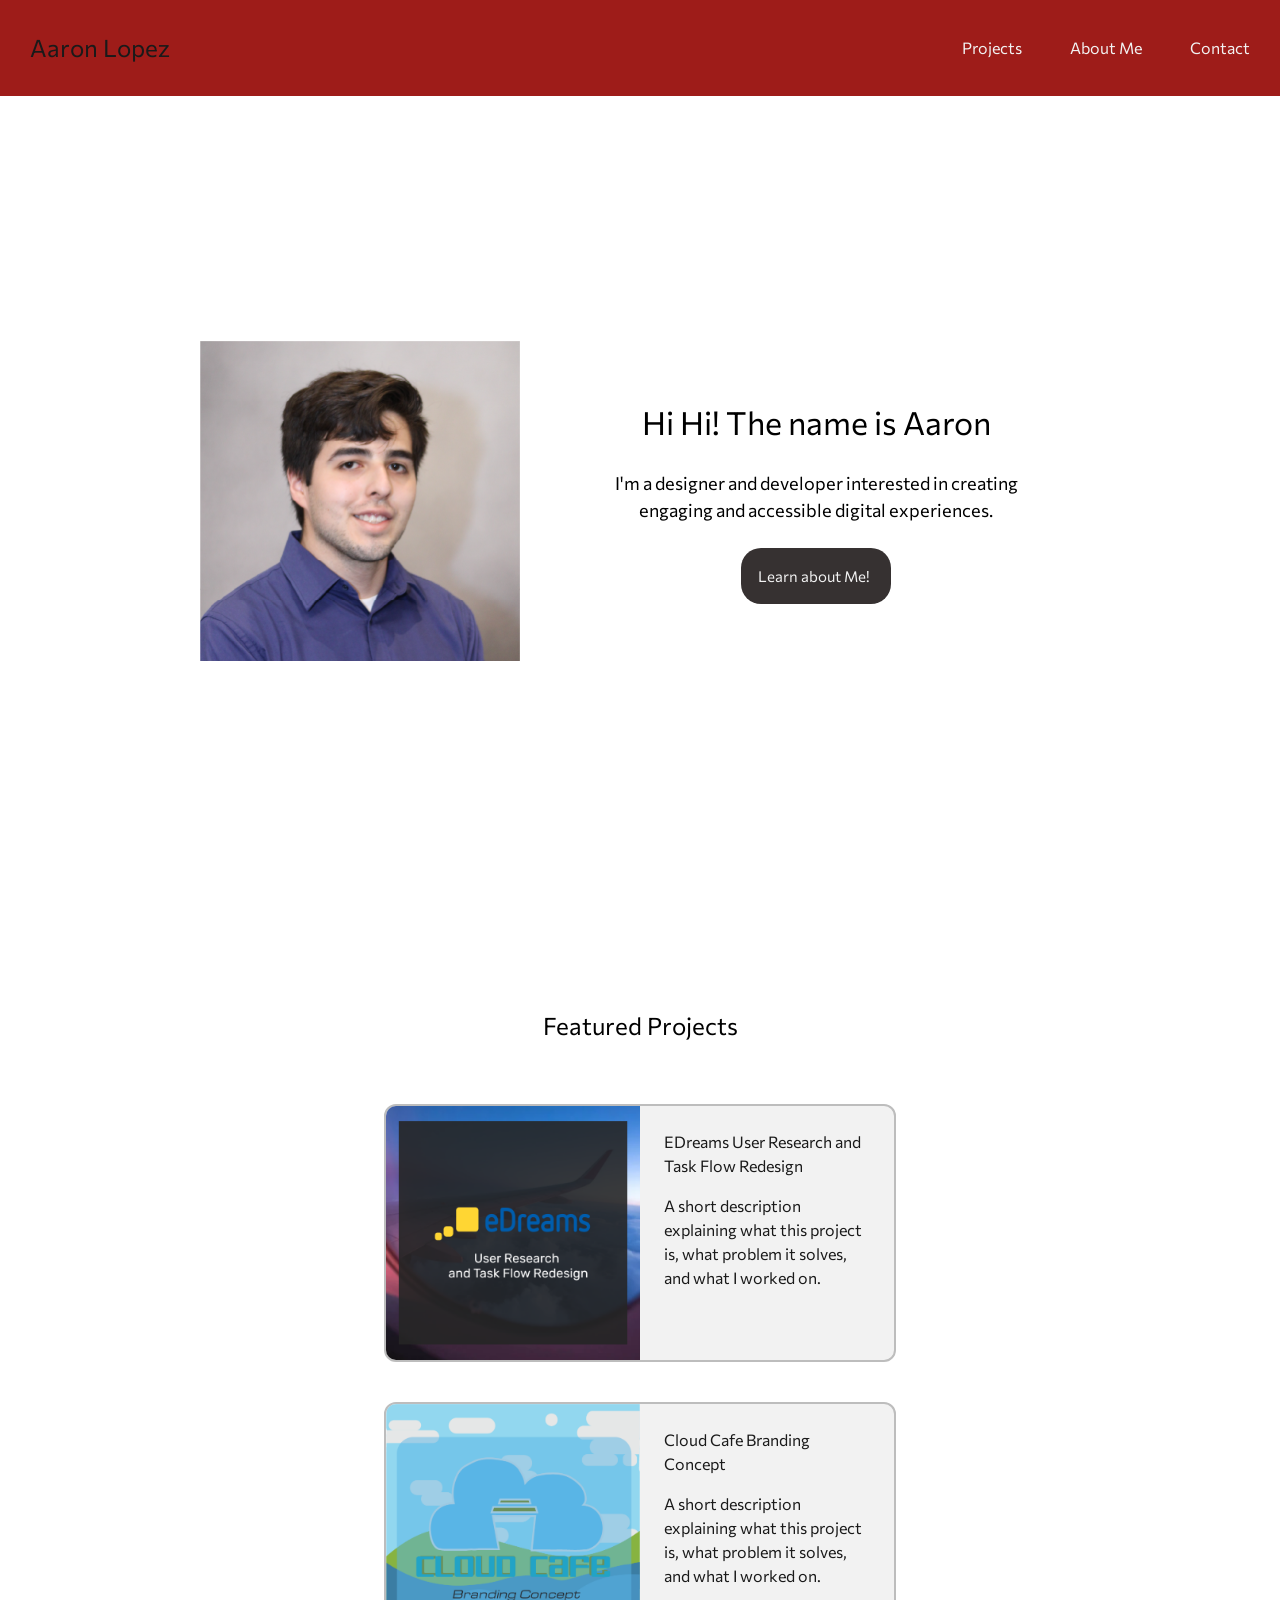
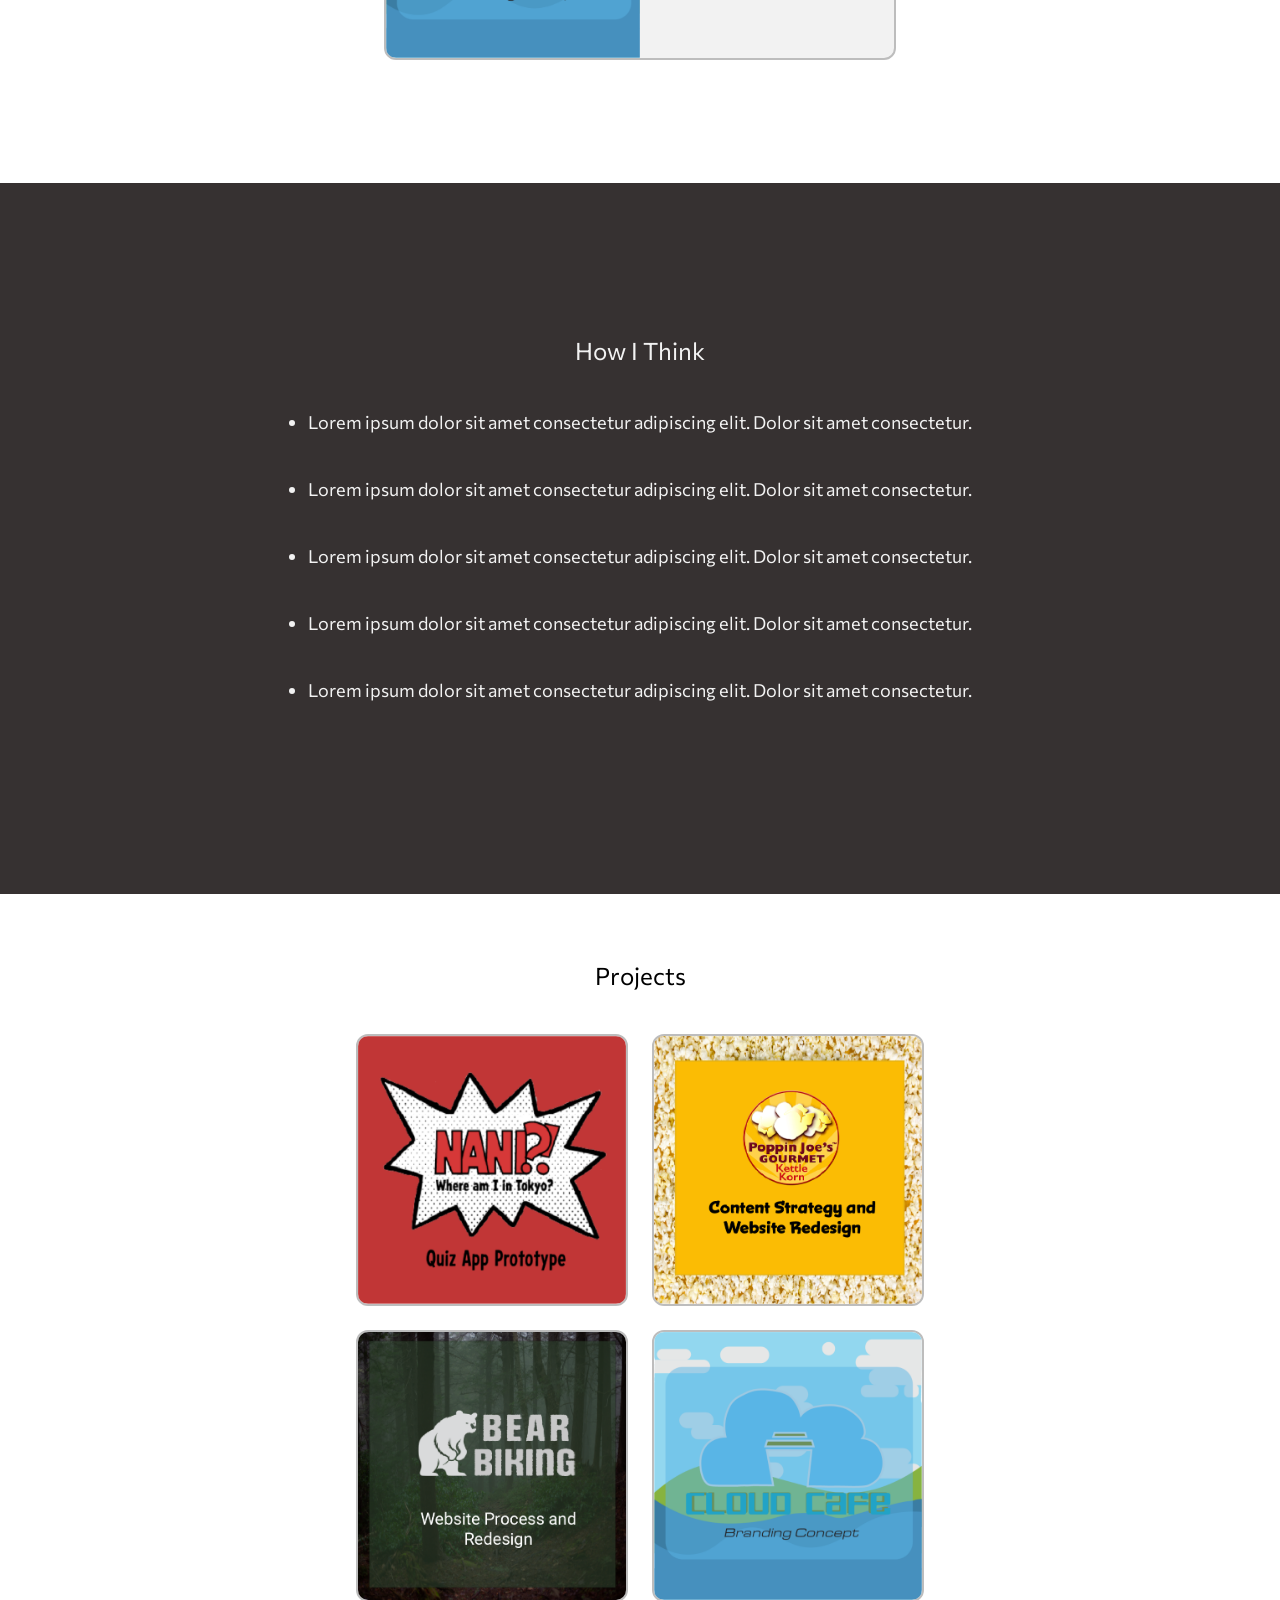
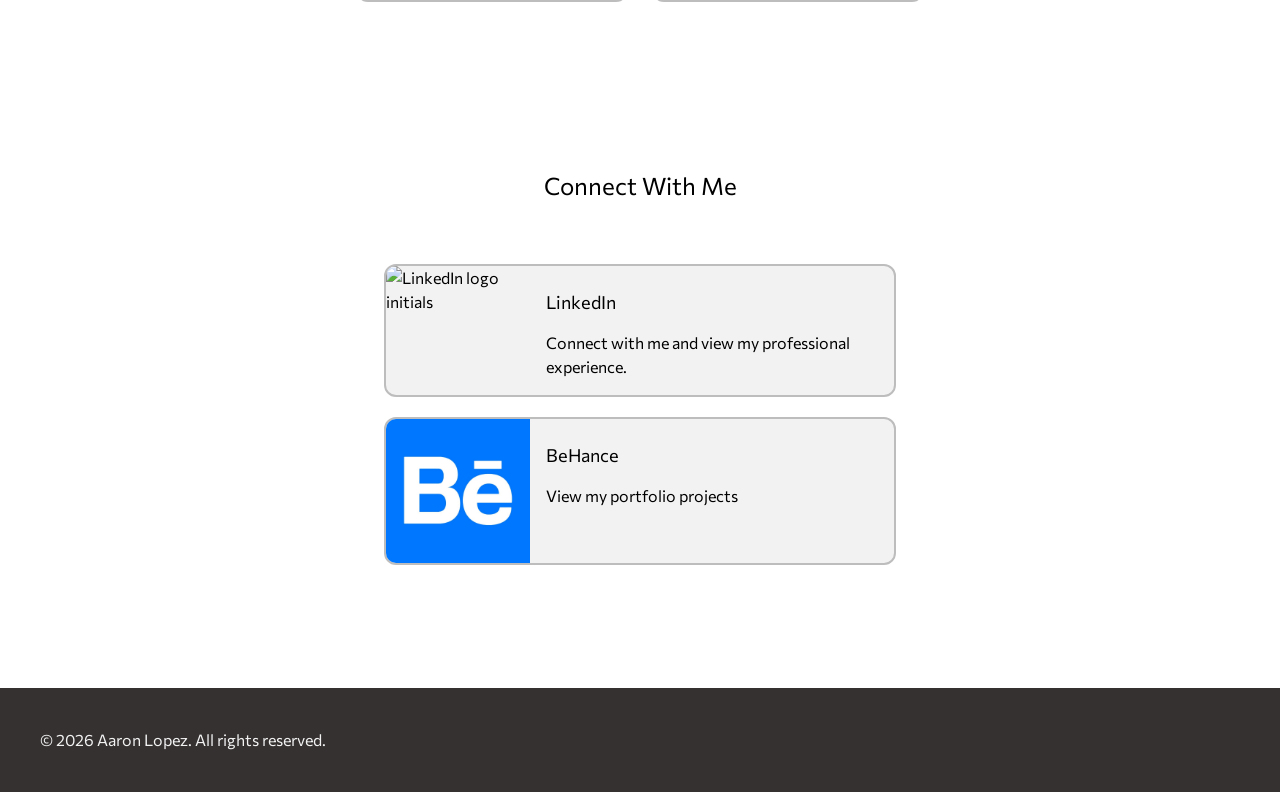
==== index.html @ c0a4d711 "Added files" ====
<!DOCTYPE html>
<html lang="en">

<head>
    <meta charset="UTF-8">
    <meta name="viewport" content="width=device-width, initial-scale=1.0">
    <meta name="description" content="Personal portfolio featuring my projects, skills, and work.">
    <title>My Portfolio</title>

    <link rel="stylesheet" href="styles.css">
</head>

<body>

    <!-- HEADER / NAVIGATION -->
    <header class="site-header">

    <a href="index.html" class="site-name">
        Aaron Lopez
    </a>

    <nav>
        <ul class="nav-list">
            <li><a href="projects.html">Projects</a></li>
            <li><a href="about.html">About Me</a></li>
            <li><a href="contact.html">Contact</a></li>
        </ul>
    </nav>

</header>

    <!--alt text used in images -->
    <main>

        <!-- HERO -->
        <section class="hero">
        <!-- Responsive Image -->
    <div class="hero-content">

        <img
            src="images/Aaron-Headshot-640.png"
            alt="Portrait of Aaron Lopez"
              srcset="
                images/Aaron-Headshot-320.png 320w,
                images/Aaron-Headshot-640.png 640w
            "
            sizes="320px"
            width="640"
            height="640"
            class="hero-image"
        >

        <div class="hero-text">

            <h1>Hi Hi! The name is Aaron</h1>

            <p>
                I'm a designer and developer interested in creating
                engaging and accessible digital experiences.
            </p>

            <a href="projects.html" class="button">
                Learn about Me!
            </a>

        </div>

    </div>

</section>


        <!-- FEATURED PROJECT -->
        
        
        <section class="featured">

           <h2> Featured Projects</h2>

                <a href="project-one.html" class="featured-card" tabindex="0">

                <img
                    src="images/Edreams-Website-Thumbnail-640.png"
                    srcset= "images/Edreams-Website-Thumbnail-320.png 320w,
                            images/Edreams-Website-Thumbnail-640.png 640w"
                    sizes="272px"
                    width="640"
                    height="640"
                    alt="Preview of my featured project"
                >

                <div class="featured-card-content">
                <h3>EDreams User Research and Task Flow Redesign </h3>

                <p>
                    A short description explaining what this project is,
                    what problem it solves, and what I worked on.
                </p>

            
                </div>
                </a>
           



                <a href="project-one.html" class="featured-card" tabindex="0">

                <img
                    src="images/Cloud-Cafe-Website-Thumbnail-640.png"
                    srcset= "images/Cloud-Cafe-Website-Thumbnail-320.png 320w,
                            images/Cloud-Cafe-Website-Thumbnail-640.png 640w"
                    sizes="272px"
                    width="640"
                    height="640"
                    alt="Preview of my featured project"
                    
                >

                <div class="featured-card-content">
                <h3>Cloud Cafe Branding Concept </h3>

                <p>
                    A short description explaining what this project is,
                    what problem it solves, and what I worked on.
                </p>

            
                </div>
                </a>
           

        </section>


        <!-- SKILLS -->
        <section class="skills">

            <h2>How I Think</h2>

            <ul>
                <li>Lorem ipsum dolor sit amet consectetur adipiscing elit. Dolor sit amet consectetur.</li>
                <li>Lorem ipsum dolor sit amet consectetur adipiscing elit. Dolor sit amet consectetur.</li>
                <li>Lorem ipsum dolor sit amet consectetur adipiscing elit. Dolor sit amet consectetur.</li>
                <li>Lorem ipsum dolor sit amet consectetur adipiscing elit. Dolor sit amet consectetur.</li>
                <li>Lorem ipsum dolor sit amet consectetur adipiscing elit. Dolor sit amet consectetur.</li>
            </ul>

             <!--  <li>HTML</li>
                <li>CSS</li>
                <li>UX Design</li>
                <li>Game Design</li>
                <li>Prototyping</li> -->

        </section>

         <!-- PROJECT COLLECTION -->
        <section class="project">

            <h2>Projects</h2>

            <div class="project-grid">

                <!-- PROJECT CARD 1 -->
                <article class="project-card" tabindex="0">

                     <a href="project-one.html" class="project-card-link" >
                     <img 
                        src="images/NANI-Portfolio-Website-Thumbnail-640.png"
                        alt="NANI!? Where Am I in Tokyo? quiz app prototype thumbnail."

                        srcset="
                            images/NANI-Portfolio-Website-Thumbnail-320.png 320w,
                            images/NANI-Portfolio-Website-Thumbnail-640.png 640w"

                        sizes="
                              sizes=272px"
                                
                              width="640"
                              height="640"
                    >
                
                <div class="project-card-text">
                    <h3>NANI?!? Quiz App Prototype</h3>
                    <p>View Project</p>
                </div>

        </a>
    </article>
        
        <article class="project-card" tabindex="0">
        
            <a href="project-two.html" class="project-card-link">
                <img 
                        src="images/Poppin-Joes-Website-Thumbnail-640.png"
                        alt="Poppin Joe's website content strategy and redesign project thumbnail."

                        srcset="
                            images/Poppin-Joes-Website-Thumbnail-320.png 320w,
                            images/Poppin-Joes-Website-Thumbnail-640.png 640w"

                        sizes="
                              sizes=272px"
                                
                              width="640"
                              height="640"
                    >

                <div class="project-card-text">
                    <h3>Poppin Joe's Content Strategy and Redesign</h3>
                    <p>View Project</p>
                </div>
            </a>
        </article>

     <article class="project-card" tabindex="0">
        <a href="project-three.html" class="project-card-link">
            <img 
                        src="images/BEAR-Biking-Website-Thumbnail-640.png"
                        alt="BEAR Biking website process and redesign project thumbnail."

                        srcset="
                            images/BEAR-Biking-Website-Thumbnail-320.png 320w,
                            images/BEAR-Biking-Website-Thumbnail-640.png 640w"

                        sizes="
                              sizes=272px"
                                
                              width="640"
                              height="640"
                    >
             
            <div class="project-card-text">
                <h3>BEAR Biking Website Process and Redesign</h3>
                <p>View Project</p>
            </div>
        </a>
    </article>

    <article class="project-card" tabindex="0">
        <a href="project-four.html" class="project-card-link">
            <img 
                        src="images/Cloud-Cafe-Website-Thumbnail-640.png"
                        alt="Cloud Cafe branding concept project thumbnail."

                        srcset="
                            images/Cloud-Cafe-Website-Thumbnail-320.png 320w,
                            images/Cloud-Cafe-Website-Thumbnail-640.png 640w"

                        sizes="
                              sizes=272px"
                                
                              width="640"
                              height="640"
                    >
            
            <div class="project-card-text">
                <h3>Cloud Cafe Branding Concept</h3>
                <p>View Project</p>
            </div>
        </a>
      </article>
      
    </div>

</section>



        <!-- SOCIAL MEDIA -->
       
        
        <section class="social">

             <h2>Connect With Me</h2>

            <div class="card-grid">
                 
                 <a href="https://www.linkedin.com/" class="social-card-link" tabindex="0" target="_blank" rel="noopener noreferrer">
                
                     <article class="social-card" tabindex="0">
                        

                    <img
                        src="images/Screenshot 2026-10-12 223156.png"
                        alt="LinkedIn logo initials"
                    >
                    
                    <div class="social-card-content">

                    <h3>LinkedIn</h3>

                    <p>
                        Connect with me and view my professional experience.
                    </p>

                  
                    </div>
                </article>
                </a>


      <a href="https://www.behance.net/" class="social-card-link" target="_blank" rel="noopener noreferrer">
                
              <article class="social-card" tabindex="0">

                    <img
                        src="images/Behance-Logo-2020-394.jpg"
                        alt="Behance logo initials"
                    >

                <div class="social-card-content">
                    
                    <h3>BeHance</h3>

                    <p>
                        View my portfolio projects
                    </p>

                   
                 </div>

                </article>
                </a>
            </div>

        </section>

    </main>


    <!-- FOOTER -->
    <footer>

        <p>
            &copy; 2026 Aaron Lopez. All rights reserved.
        </p>

    </footer>

</body>

</html>
---- styles.css ----
@import url('https://fonts.googleapis.com/css2?family=Commissioner:wght@100..900&display=swap');


@layer reset, base, layout, components, utilities, overrides;

/* RESET */

@layer reset    {

/* http://meyerweb.com/eric/tools/css/reset/ 
   v2.0 | 20110126
   License: none (public domain)
*/

html, body, div, span, applet, object, iframe,
h1, h2, h3, h4, h5, h6, p, blockquote, pre,
a, abbr, acronym, address, big, cite, code,
del, dfn, em, img, ins, kbd, q, s, samp,
small, strike, strong, sub, sup, tt, var,
b, u, i, center,
dl, dt, dd, ol, ul, li,
fieldset, form, label, legend,
table, caption, tbody, tfoot, thead, tr, th, td,
article, aside, canvas, details, embed, 
figure, figcaption, footer, header, hgroup, 
menu, nav, output, ruby, section, summary,
time, mark, audio, video {
	margin: 0;
	padding: 0;
	border: 0;
	font-size: 100%;
	font: inherit;
	vertical-align: baseline;
}
/* HTML5 display-role reset for older browsers */
article, aside, details, figcaption, figure, 
footer, header, hgroup, menu, nav, section {
	display: block;
}
body {
	line-height: 1;
}
ol, ul {
	list-style: none;
}
blockquote, q {
	quotes: none;
}
blockquote:before, blockquote:after,
q:before, q:after {
	content: '';
	content: none;
}
table {
	border-collapse: collapse;
	border-spacing: 0;
}

}

@layer base  {

    :root {
    
        /* Colors */
            --color-primary: #9E1C19;
            --color-secondary: #363131;
            --color-background: #E6E6E6;
            --color-font: #1A1A1A;
            --color-card: #F2F2F2;
            --color-accent: #BDBDBD;
            --color-active: #858383;


        /* Typography */
        /*Typography System and Fallback here */

            --font-body: "Commissioner", Arial, sans-serif  ;
            --font-size-base: 16px;
            --font-size-large: 24px;
            --font-size-heading: 2rem;

        /* Spacing */

            --space-xs: 0.5rem;
            --space-sm: 1rem;
            --space-md: 1.5rem;
            --space-lg: 2rem;
            --space-lg2: 3rem;
            --space-xl: 4rem;

        /* Shape */
            --radius-small: 0.25rem;
            --radius-medium: 0.75rem;
            --radius-large: 1rem;

        /* Focus */
            --focus-color: #005fcc;
            --focus-width: 3px;
            --focus-offset: 3px;

            --content-max: 70rem;
            
    }

        * {
            box-sizing: border-box;
        }


        body {
            font-family: var(--font-body);
            font-size: var(--font-size-base);
            line-height: 1.5;
        }


        h2 {
            font-size: 24px;
            text-align: center;
            margin-bottom: 40px;

        }


        a {
            
            text-decoration: none;
        }

        header {           
            background: var(--color-primary);
            padding-bottom: 20px;
            padding: 30px;
            color: white;
            
        }

        nav {
            
        }

        nav ul {
          
        }

        

        section {


        }

        img {


        }

        footer {
            background-color: var(--color-secondary);
            color: var(--color-card);
            padding: 40px;

        }

}

@layer layout {


        main {
        inline-size: 100%;
        }

        .hero,
        .featured,
        .project,
        .social {
            inline-size: min(100% - 2rem, var(--content-max));
            margin-inline: auto;
            padding-block: clamp(3rem, 8vw, 8rem);
            padding-inline: var(--space-sm);
        }

        .hero {
            inline-size: min(100% - 2rem, 70rem);
            margin-inline: auto;

            min-block-size: 90vh;

            display: flex;
            justify-content: center;
            align-items: center;

            padding-block: var(--space-xl);
            padding-inline: var(--space-sm);
        }

        .hero-content {
            display: grid;
            grid-template-columns: 1fr;

            align-items: center;
            gap: var(--space-lg);

            inline-size: 100%;
            max-inline-size: 60rem;
        }  
        

        /* Example of CSS Layout Stability */
        .hero-image {
            inline-size: min(20rem, 100%);
            block-size: auto;
            aspect-ratio: 1 / 1;
            object-fit: cover;
            justify-self: center;
        }

        .hero-text h1 {
            font-size: clamp(2rem, 4vw, 1rem);
            margin-block-end: var(--space-md);
            text-align: center;
        }

         .hero p {
            font-size: 1.125rem;
            line-height: 1.5;
            padding-block-end: var(--space-md);
            text-align: center;
        }
        


        .site-header {
             display: flex;
            flex-direction: column;
            align-items: flex-start;
            gap: var(--space-sm);
         

        }

        .featured, .social {
            display: flex;
            flex-direction: column;
            align-items: center;
        }

        .featured {
            container-type: inline-size;
        }

        /* .featured h2 {
            font-size: 24px;
            text-align: center;
            margin-bottom: 40px;
        } */

        .skills {
                padding: 150px;
                display: flex;
                flex-direction: column;
                align-items: center;
                background-color: var(--color-secondary);
                color: var(--color-card);
    


        }

        .skills li {
                font-size: 18px;
                margin-bottom: 40px;
                list-style-type: disc;
        }

        .project {
                 max-width: 900px;
                margin: 0 auto;
                padding: var(--space-xl);
            }

        .project-grid {
            display: grid;
            grid-template-columns: repeat(auto-fit, minmax(17rem, 17rem));
            gap: var(--space-md);
            justify-content: center;
        }

        


    }


    @layer components {

        /* Nav Selection */

        .nav-list {
             display: flex;
             flex-wrap: wrap;
             gap: var(--space-sm);
        }



        .nav-list a {
            color: var(--color-card);
            text-decoration: none;


        }
        

        .site-name {
            color: var(--color-font);
            text-decoration: none;
            font-size: var(--font-size-large);
        }

        .nav-list li a:hover {
            background-color: white;
            padding: 10px;
            color: var(--color-font);



        }
    

    
        /* Button */
    
    
        .button {
            display: block;
            margin: 0 auto; 
            background-color: var(--color-secondary);
            border: 2px solid transparent;
            color: var(--color-card);
            padding: 15px;
            border-radius: 20px;
            font-size: 15px;
            width: 150px;
        }



        .button:hover {
            border: solid var(--color-secondary) 2px;
            background-color: var(--color-accent);
            color: var(--color-font);
            width: 150px;
        }


        .button:active {
            background-color: var(--color-active);
            color: var(--color-card);
        }


    /* Card */


        .featured-card, .social-card {
            border: solid var(--color-accent) 2px;
            border-radius: 7px;
            margin: 20px;
        }

        
        .featured-card:hover,
        .social-card:hover {
             transform: translateY(-15px);
             transition: all 0.3s ease;
             box-shadow: 0px 15px 20px rgba(0, 0, 0, 0.15);
        }

         .featured-card:active,
        .social-card:active {
            opacity: 70%;
        }



        .project-card:hover {
            transform: translateY(-7px);
            transition: all 0.3s ease;
            box-shadow: 0px 15px 20px rgba(0, 0, 0, 0.15);
    
             
            
        }

        .project-card:hover .project-card-text {
         opacity: 1;
        }


        .project-card:active {
             opacity: 70%;
        }


    /* Featured Card */

       .featured-card {
            
            display: grid;
            grid-template-columns: 1fr;
            inline-size: 100%;
            max-inline-size: 17rem;
            background: var(--color-card);
            color: var(--color-font);
            border: 2px solid var(--color-accent);
            border-radius: var(--radius-medium);
            overflow: hidden;
        }

        .featured-card img {
            inline-size: 100%;
            aspect-ratio: 1;

            height: auto;
            object-fit: cover;
        }

        .featured-card-content {
            padding: var(--space-md);
            min-block-size: 13rem;
        }

        .featured-card h3 {
            margin-block-end: var(--space-sm);
        }

        .featured-card p {
            line-height: 1.5;
        }
        

        .featured-card-content a {
            display: inline-block;
            margin-left: 75px;
            margin-top: 40px;
            grid-column: 2;
            grid-row: 3;
        }

        @container (min-width: 32rem) {

        .featured-card {
            max-inline-size: 32rem;
            grid-template-columns: 1fr 1fr;
            min-block-size: 15rem;
    }

        .featured-card img {
            inline-size: 100%;
            block-size: 100%;
            object-fit: cover;
    }

        .featured-card-content {
            padding: var(--space-md);
    }
}


    /* Project Card */
            .project-card img {
            display: block;
            width: 100%;
            height: 100%;
            object-fit: cover;
        }



            /* Figure out how to fix border */
        .project-card {
             position: relative;
             display: block;
             inline-size: 100%;
             aspect-ratio: 1;
             border-radius: var(--radius-medium);
             overflow: hidden;
             border: solid var(--color-accent) 2px;
        }

        .project-card-text {
            position: absolute;
            inset: 0;
            display: flex;
            flex-direction: column;
            justify-content: center;
            align-items: center;
            transition: all 0.3s ease;
            background: rgba(0, 0, 0, 0.6);
            color: white;

            opacity: 0;
     }


        .project-card-text p {
            padding-block-start: 40px;
            font-size: 14px;

        }

       

    /* Social Media Card */

        .social-card {
            display: grid;
            grid-template-columns: fit-content(9rem) minmax(0, 1fr);
            width: 100%;
            inline-size: 100%;
            max-inline-size: 32rem;
            min-block-size: 5rem;
            background: var(--color-card);
            border-radius: var(--radius-medium);
            overflow: hidden;
          
        }

        .social-card img {
              width: 100%;
              height: 100%;
              object-fit: cover;
             

        }

        .social-card-content {
             padding: var(--space-sm);

        }

        .social-card h3 {
            font-size: 18px;
            padding-top: 7px;
        }

        .social-card p {
            margin-top: 15px; 
        }

        .social-card a {
            display: inline-block;
        }

        .social-card-link {
            color: inherit;
            text-decoration: none;
        }



    }

@layer utilities {
   
    .text-center {
        text-align: center;
    }

  
    .margin-top-lg {
        margin-top: var(--space-lg);
    }

    .max-width-text {
        max-width: 65ch;
    }

}



@layer overrides {
    :focus-visible {
            outline: solid rgb(2, 157, 230) 2px;
            outline-offset: 4px;
    }
    

    .nav-list a[aria-current="page"] {
        font-weight: bold;
        border-bottom: 3px solid var(--color-card);
    }

}

/* Print Styles */

    @media print {

    body {
        background: white;
        color: black;
        font-size: 11pt;
        line-height: 1.4;
    }


    .site-header,
    .button {
        display: none;
    }


    /* Remove huge screen spacing */
    .hero,
    .featured,
    .skills,
    .project,
    .social {
        padding: 20px 0;
        margin: 0;
        height: auto;
    }


    /* Keep headings close to their content */
    h1,
    h2,
    h3 {
        break-after: avoid;
    }

    h2 {
        margin-bottom: 20px;
    }


    /* Don't split cards between two pages */
    .featured-card,
    .project-card,
    .social-card {
        break-inside: avoid;
    }


    /* Remove interactive screen effects */
    .featured-card,
    .project-card,
    .social-card {
        box-shadow: none;
        transform: none;
    }


    /* Make images safe for the printed page */
    img {
        max-width: 100%;
    }


    /* Keep the project cards in a clean grid */
    .project-grid {
        grid-template-columns: repeat(2, 200px);
        gap: 20px;
    }


    /* Hover doesn't exist on paper,
       so make project information visible */
    .project-card-text {
        opacity: 1;
    }

    .skills {
        background: white;
        color: black;
    }


    /* Make cards easier to see without backgrounds */
    .featured-card,
    .project-card,
    .social-card {
        border: 1px solid #777;
    }


    /* Remove unnecessary footer styling */
    footer {
        background: white;
        color: black;
        padding: 20px 0;
        border-top: 1px solid #777;
    }
}


/* Media Queries */

 @media (min-width: 45rem) {

        .site-header {
            flex-direction: row;
            justify-content: space-between;
            align-items: center;
        }

        .nav-list {
            gap: var(--space-lg2);
        }

    }

    @media (prefers-reduced-motion: reduce) {

    .featured-card,
    .project-card,
    .social-card,
    .project-card-text {
        transition: none;
    }

    .featured-card:hover,
    .project-card:hover,
    .social-card:hover {
        transform: none;
        border-color: var(--color-primary);
    }

}

    @media (min-width: 40rem) {

    .hero-content {
        grid-template-columns:
            minmax(18rem, 25rem)
            minmax(18rem, 28rem);
    }

    

}

/* Support Queries */

@supports (container-type: inline-size) {

    .featured {
        container-type: inline-size;
    }

    @container (min-width: 32rem) {

        .featured-card {
            grid-template-columns: minmax(12rem, 1fr) 1fr;
        }

        .featured-card img {
            grid-column: 1;
            grid-row: 1;
        }

        .featured-card-content {
            grid-column: 2;
            grid-row: 1;
        }

    }

}
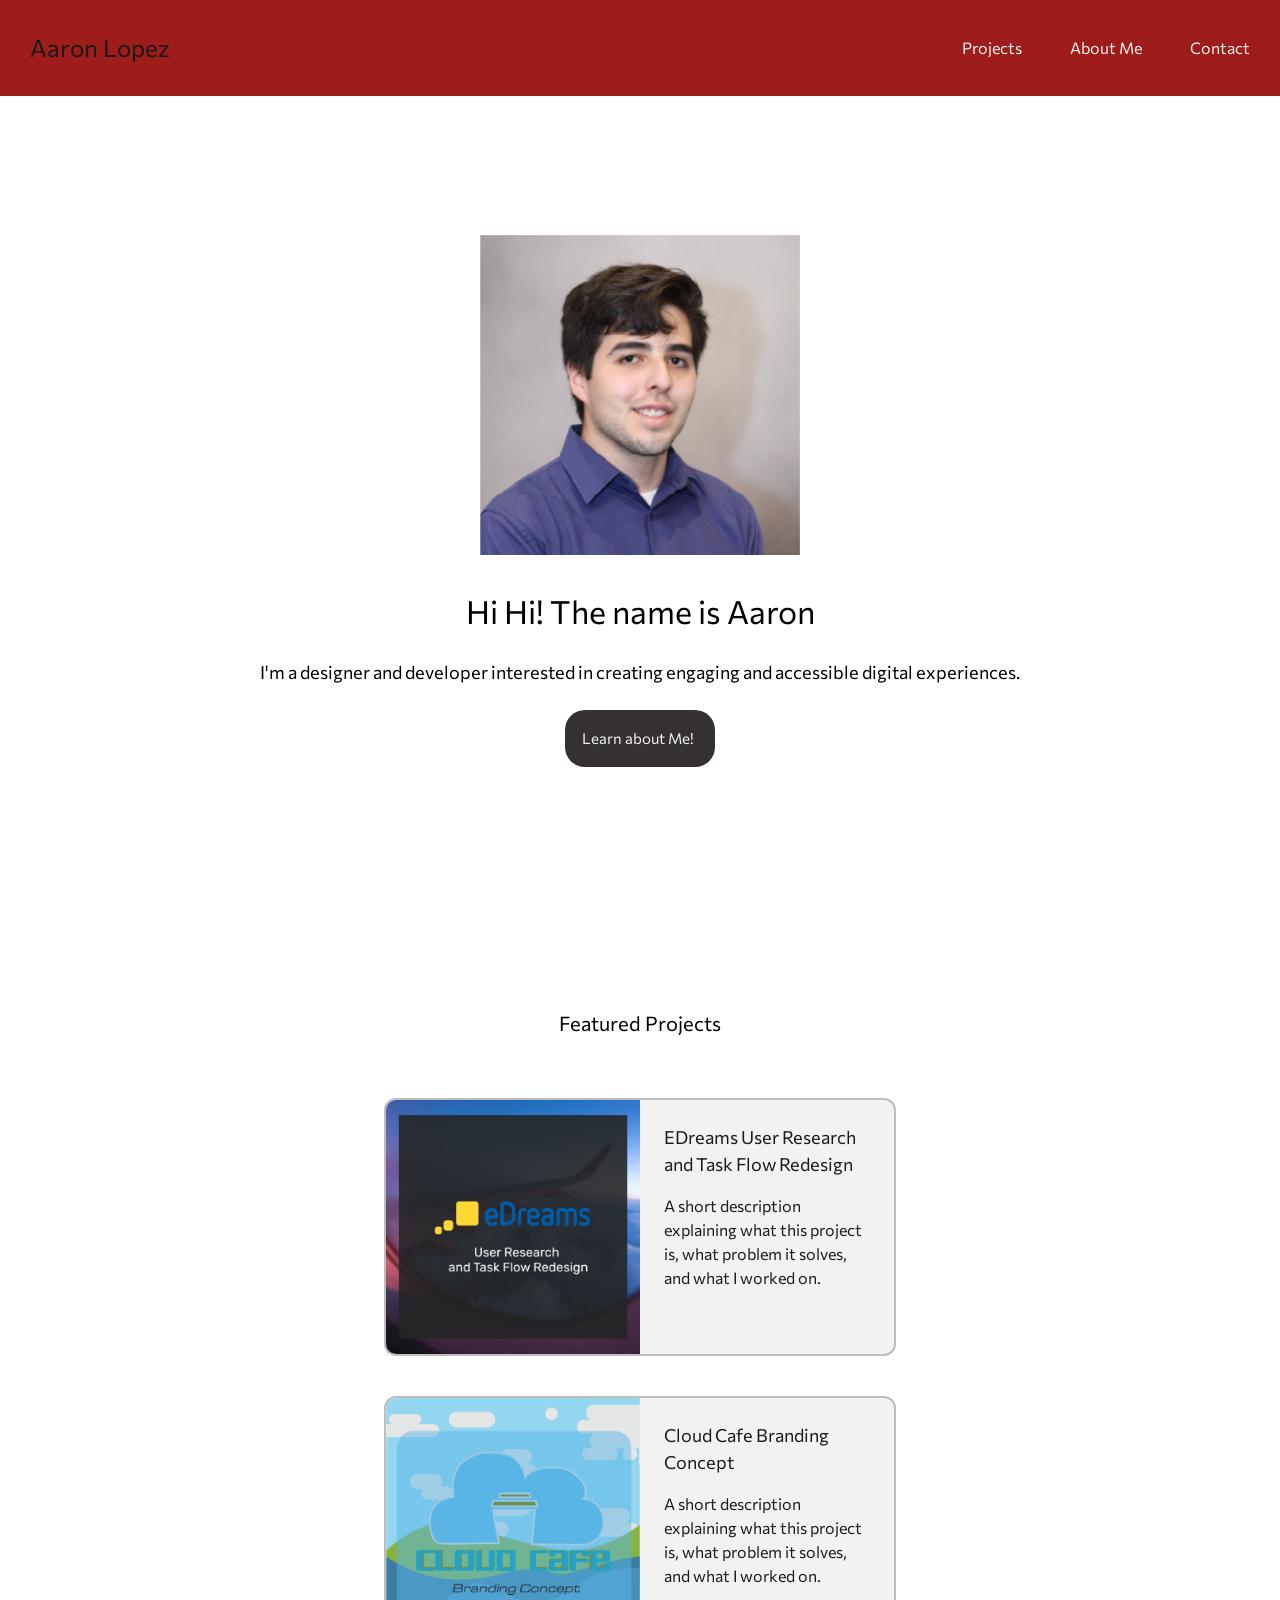
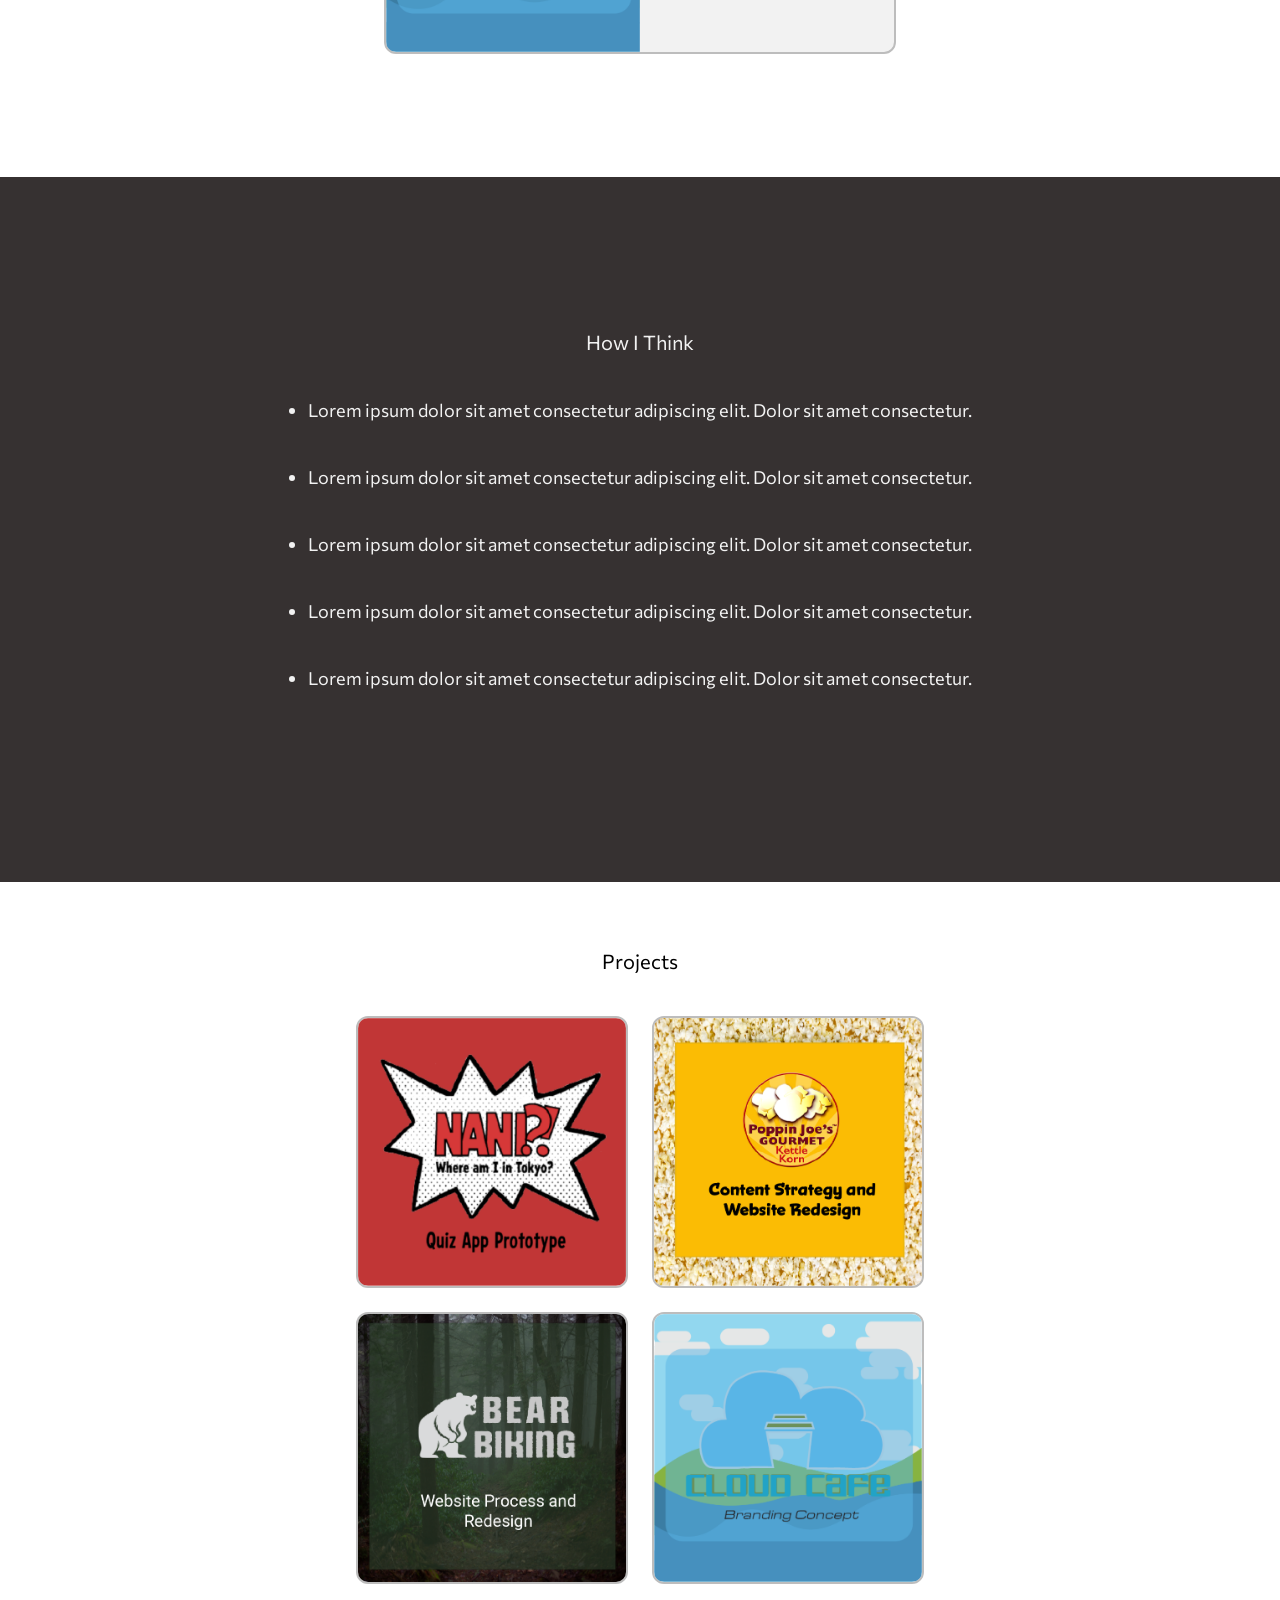
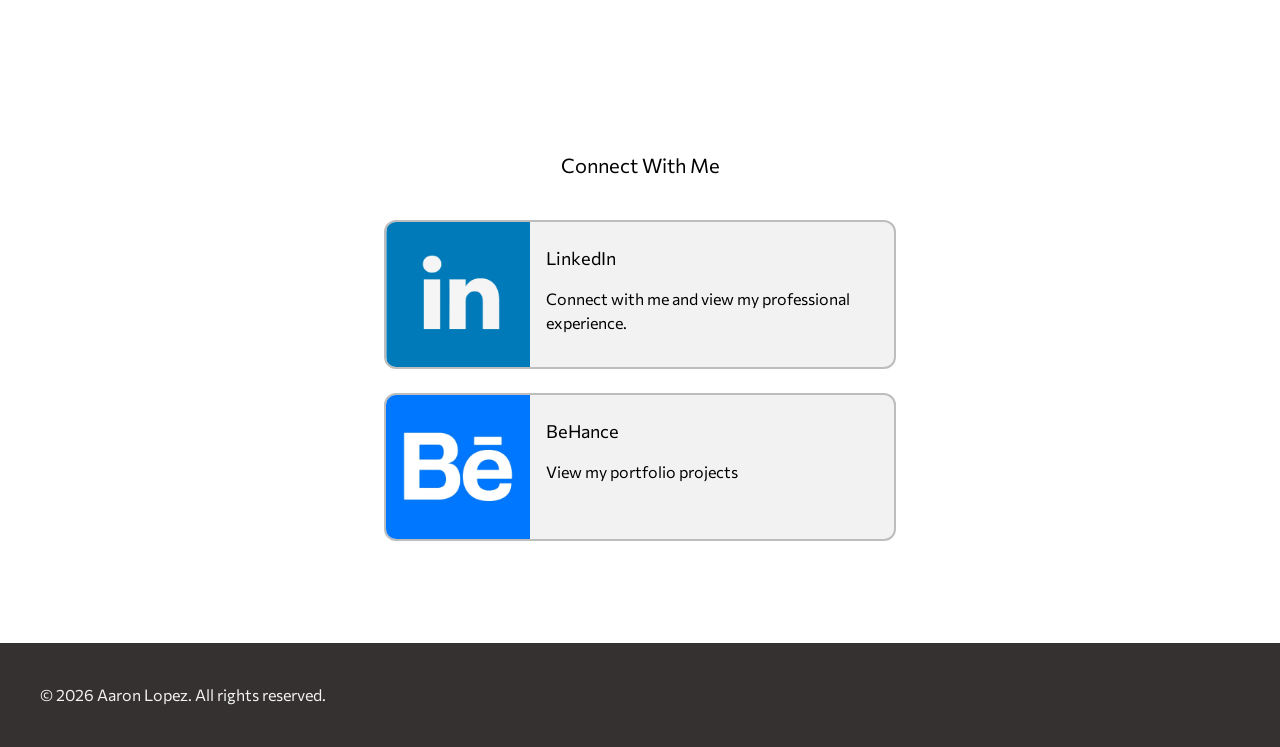
==== commit 03138671: "fixed focus boxes and started to make accessibility analysis" ====
--- a/index.html
+++ b/index.html
@@ -5,7 +5,7 @@
     <meta charset="UTF-8">
     <meta name="viewport" content="width=device-width, initial-scale=1.0">
     <meta name="description" content="Personal portfolio featuring my projects, skills, and work.">
-    <title>My Portfolio</title>
+    <title>Aaron Lopez - Porfolio</title>
 
     <link rel="stylesheet" href="styles.css">
 </head>
@@ -77,7 +77,7 @@
 
            <h2> Featured Projects</h2>
 
-                <a href="project-one.html" class="featured-card" tabindex="0">
+                <a href="project-eDreams.html" class="featured-card" tabindex="0">
 
                 <img
                     src="images/Edreams-Website-Thumbnail-640.png"
@@ -104,7 +104,7 @@
 
 
 
-                <a href="project-one.html" class="featured-card" tabindex="0">
+                <a href="project-Cloud-Cafe.html" class="featured-card" tabindex="0">
 
                 <img
                     src="images/Cloud-Cafe-Website-Thumbnail-640.png"
@@ -162,9 +162,9 @@
             <div class="project-grid">
 
                 <!-- PROJECT CARD 1 -->
-                <article class="project-card" tabindex="0">
-
-                     <a href="project-one.html" class="project-card-link" >
+                <article class="project-card">
+
+                     <a href="project-nani.html" class="project-card-link" >
                      <img 
                         src="images/NANI-Portfolio-Website-Thumbnail-640.png"
                         alt="NANI!? Where Am I in Tokyo? quiz app prototype thumbnail."
@@ -188,9 +188,9 @@
         </a>
     </article>
         
-        <article class="project-card" tabindex="0">
-        
-            <a href="project-two.html" class="project-card-link">
+        <article class="project-card">
+        
+            <a href="project-poppin-joes.html" class="project-card-link">
                 <img 
                         src="images/Poppin-Joes-Website-Thumbnail-640.png"
                         alt="Poppin Joe's website content strategy and redesign project thumbnail."
@@ -213,8 +213,8 @@
             </a>
         </article>
 
-     <article class="project-card" tabindex="0">
-        <a href="project-three.html" class="project-card-link">
+     <article class="project-card">
+        <a href="project-bear-biking.html" class="project-card-link">
             <img 
                         src="images/BEAR-Biking-Website-Thumbnail-640.png"
                         alt="BEAR Biking website process and redesign project thumbnail."
@@ -237,8 +237,8 @@
         </a>
     </article>
 
-    <article class="project-card" tabindex="0">
-        <a href="project-four.html" class="project-card-link">
+    <article class="project-card">
+        <a href="project-cloud-cafe.html" class="project-card-link">
             <img 
                         src="images/Cloud-Cafe-Website-Thumbnail-640.png"
                         alt="Cloud Cafe branding concept project thumbnail."
@@ -276,9 +276,9 @@
 
             <div class="card-grid">
                  
-                 <a href="https://www.linkedin.com/" class="social-card-link" tabindex="0" target="_blank" rel="noopener noreferrer">
+                 <a href="https://www.linkedin.com/" class="social-card-link" target="_blank" rel="noopener noreferrer">
                 
-                     <article class="social-card" tabindex="0">
+                     <article class="social-card">
                         
 
                     <img
@@ -302,7 +302,7 @@
 
       <a href="https://www.behance.net/" class="social-card-link" target="_blank" rel="noopener noreferrer">
                 
-              <article class="social-card" tabindex="0">
+              <article class="social-card">
 
                     <img
                         src="images/Behance-Logo-2020-394.jpg"
--- a/styles.css
+++ b/styles.css
@@ -112,14 +112,28 @@
             font-family: var(--font-body);
             font-size: var(--font-size-base);
             line-height: 1.5;
-        }
-
-
-        h2 {
+            min-block-size: 100vh;
+            display: flex;
+            flex-direction: column;
+
+        }
+
+        h1 {
             font-size: 24px;
             text-align: center;
             margin-bottom: 40px;
-
+        }
+
+        
+        h2 {
+            font-size: 20px;
+            text-align: center;
+            margin-bottom: 40px;
+
+        }
+
+        h3 { 
+            font-size: 18px;
         }
 
 
@@ -160,7 +174,7 @@
             background-color: var(--color-secondary);
             color: var(--color-card);
             padding: 40px;
-
+        
         }
 
 }
@@ -170,6 +184,7 @@
 
         main {
         inline-size: 100%;
+        flex: 1;
         }
 
         .hero,
@@ -288,8 +303,31 @@
             justify-content: center;
         }
 
-        
-
+
+        .email-contact {
+            display: flex;
+            flex-direction: column;
+            align-items: center;
+
+            inline-size: 100%;
+            margin-block-start: var(--space-xl);
+
+            text-align: center;
+        }
+
+        .email-contact h2 {
+            margin-block-end: var(--space-sm);
+            font-size: 18px;
+        }
+
+        .email-contact a {
+            color: var(--color-font);
+            text-decoration: none;
+        }
+
+        .email-contact a:hover {
+            text-decoration: underline;
+        }
 
     }
 
@@ -365,7 +403,7 @@
     /* Card */
 
 
-        .featured-card, .social-card {
+        .featured-card{
             border: solid var(--color-accent) 2px;
             border-radius: 7px;
             margin: 20px;
@@ -467,6 +505,7 @@
         .featured-card-content {
             padding: var(--space-md);
     }
+    
 }
 
 
@@ -475,6 +514,7 @@
             display: block;
             width: 100%;
             height: 100%;
+            border-radius: 10px;
             object-fit: cover;
         }
 
@@ -487,10 +527,10 @@
              inline-size: 100%;
              aspect-ratio: 1;
              border-radius: var(--radius-medium);
-             overflow: hidden;
              border: solid var(--color-accent) 2px;
         }
 
+    
         .project-card-text {
             position: absolute;
             inset: 0;
@@ -498,9 +538,11 @@
             flex-direction: column;
             justify-content: center;
             align-items: center;
+            text-align: center;
             transition: all 0.3s ease;
             background: rgba(0, 0, 0, 0.6);
             color: white;
+            border-radius: 10px;
 
             opacity: 0;
      }
@@ -512,7 +554,8 @@
 
         }
 
-       
+
+
 
     /* Social Media Card */
 
@@ -522,11 +565,23 @@
             width: 100%;
             inline-size: 100%;
             max-inline-size: 32rem;
+            margin-inline: 0;
             min-block-size: 5rem;
             background: var(--color-card);
             border-radius: var(--radius-medium);
             overflow: hidden;
+            border: solid var(--color-accent) 2px;
+            border-radius: var(--radius-medium);
+            margin: 0;
           
+        }
+
+
+        .card-grid {
+            display: grid;
+            justify-items: center;
+            inline-size: 100%;
+            gap: var(--space-md);
         }
 
         .social-card img {
@@ -558,6 +613,9 @@
         .social-card-link {
             color: inherit;
             text-decoration: none;
+            display: block;
+            inline-size: 100%;
+            max-inline-size: 32rem;
         }
 
 
@@ -593,6 +651,14 @@
     .nav-list a[aria-current="page"] {
         font-weight: bold;
         border-bottom: 3px solid var(--color-card);
+    }
+
+    .project-card-link,
+    .social-card-link {
+        display: block;
+        width: 100%;
+        height: 100%;
+        border-radius: var(--radius-medium);
     }
 
 }
@@ -733,7 +799,26 @@
 
 }
 
-    @media (min-width: 40rem) {
+    @media (max-width: 45rem) {
+         .social-card h3 {
+        font-size: 1rem;
+    }
+
+    .social-card p {
+        font-size: 0.9rem;
+        line-height: 1.3;
+    }
+
+    .email-contact h3 {
+        font-size: 1rem;
+    }
+
+    .email-contact a {
+        font-size: 0.875rem;
+    }
+}
+
+   /* @media (min-width: 40rem) {
 
     .hero-content {
         grid-template-columns:
@@ -741,6 +826,52 @@
             minmax(18rem, 28rem);
     }
 
+    @media (max-width: 40rem) {
+
+   .card-grid {
+        inline-size: 100%;
+        max-inline-size: 18rem;
+        margin-inline: auto;
+
+        display: grid;
+        gap: var(--space-md);
+    }
+
+    .social-card {
+        display: grid;
+
+       
+        grid-template-columns: 4.5rem minmax(0, 1fr);
+
+        inline-size: 100%;
+        min-block-size: 3.5rem;
+
+        margin: 0;
+    }
+
+    .social-card img {
+        inline-size: 100%;
+        block-size: 100%;
+
+        object-fit: cover;
+    }
+
+    .social-card-content {
+        min-inline-size: 0;
+        padding: var(--space-sm);
+    }
+
+    .social-card h3 {
+        font-size: 1rem;
+        padding: 0;
+    }
+
+    .social-card p {
+        font-size: 0.875rem;
+        margin-block-start: var(--space-xs);
+    }
+}  
+
     
 
 }
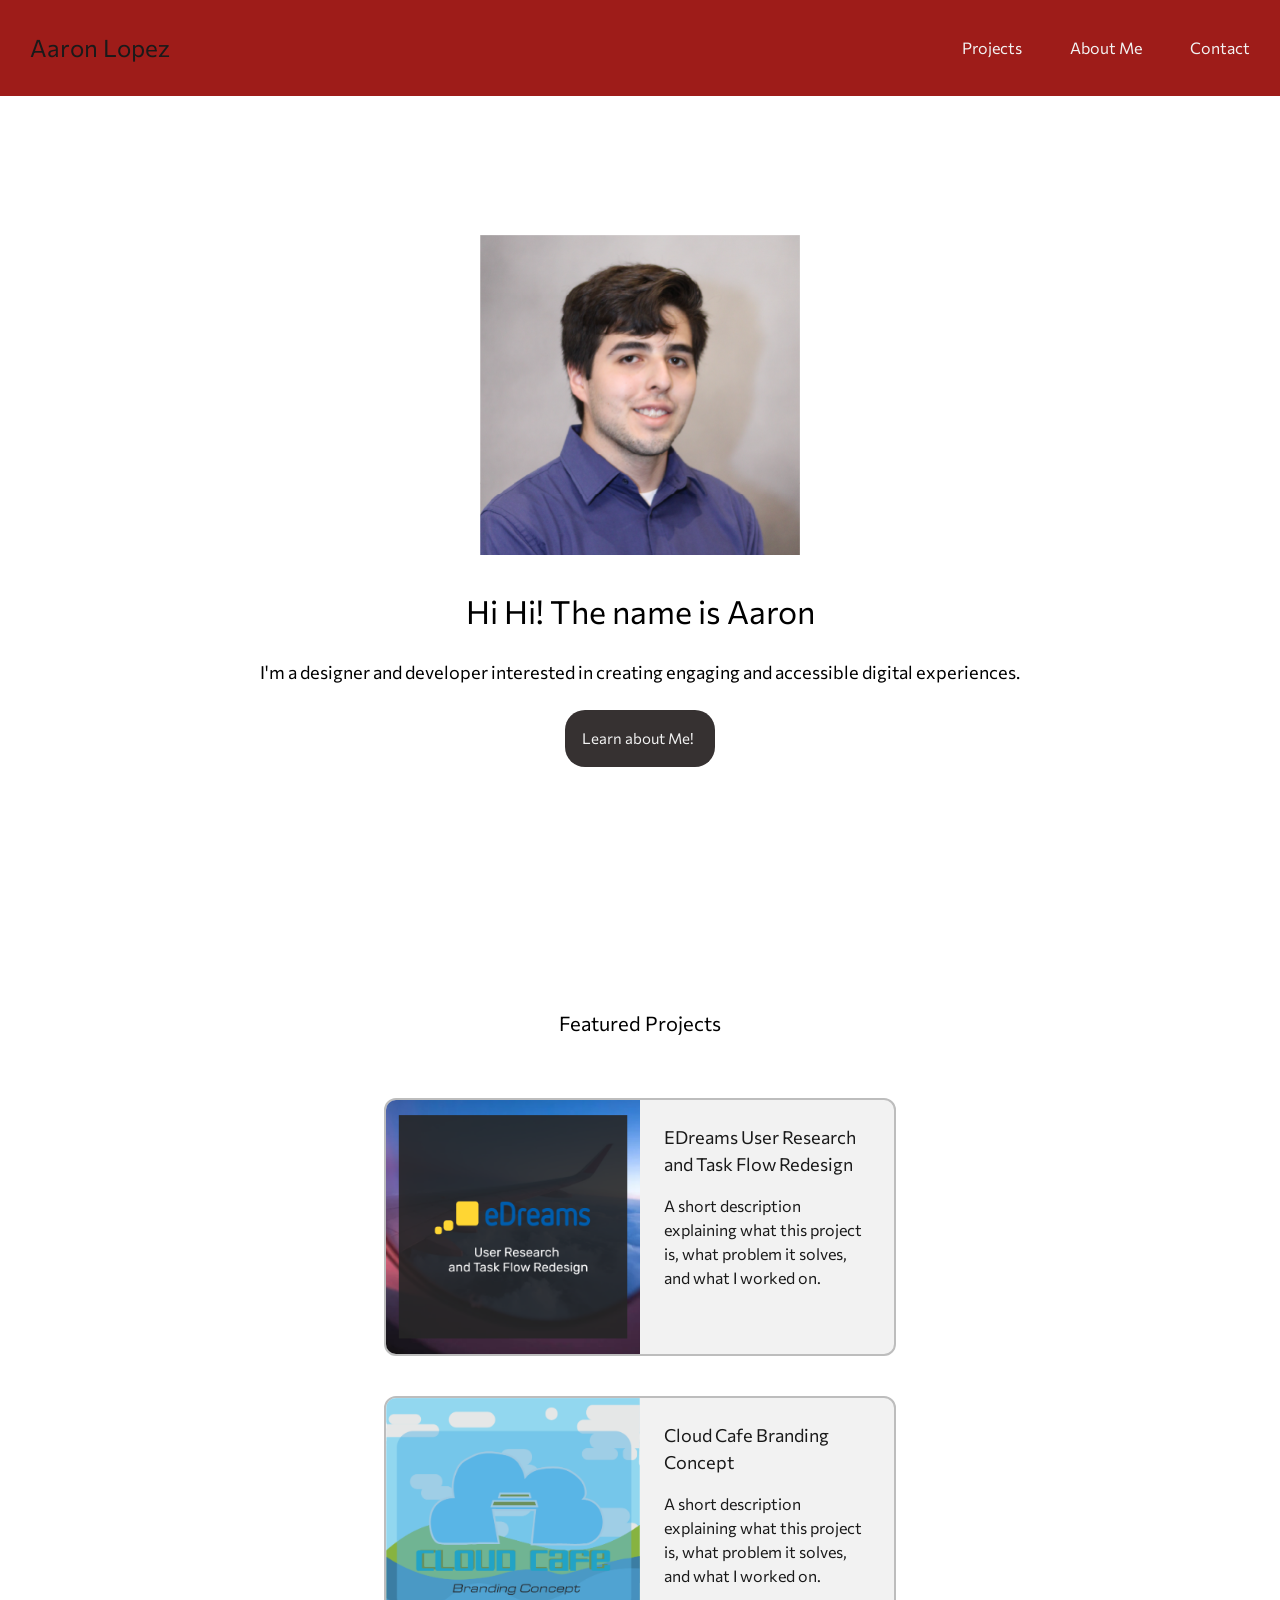
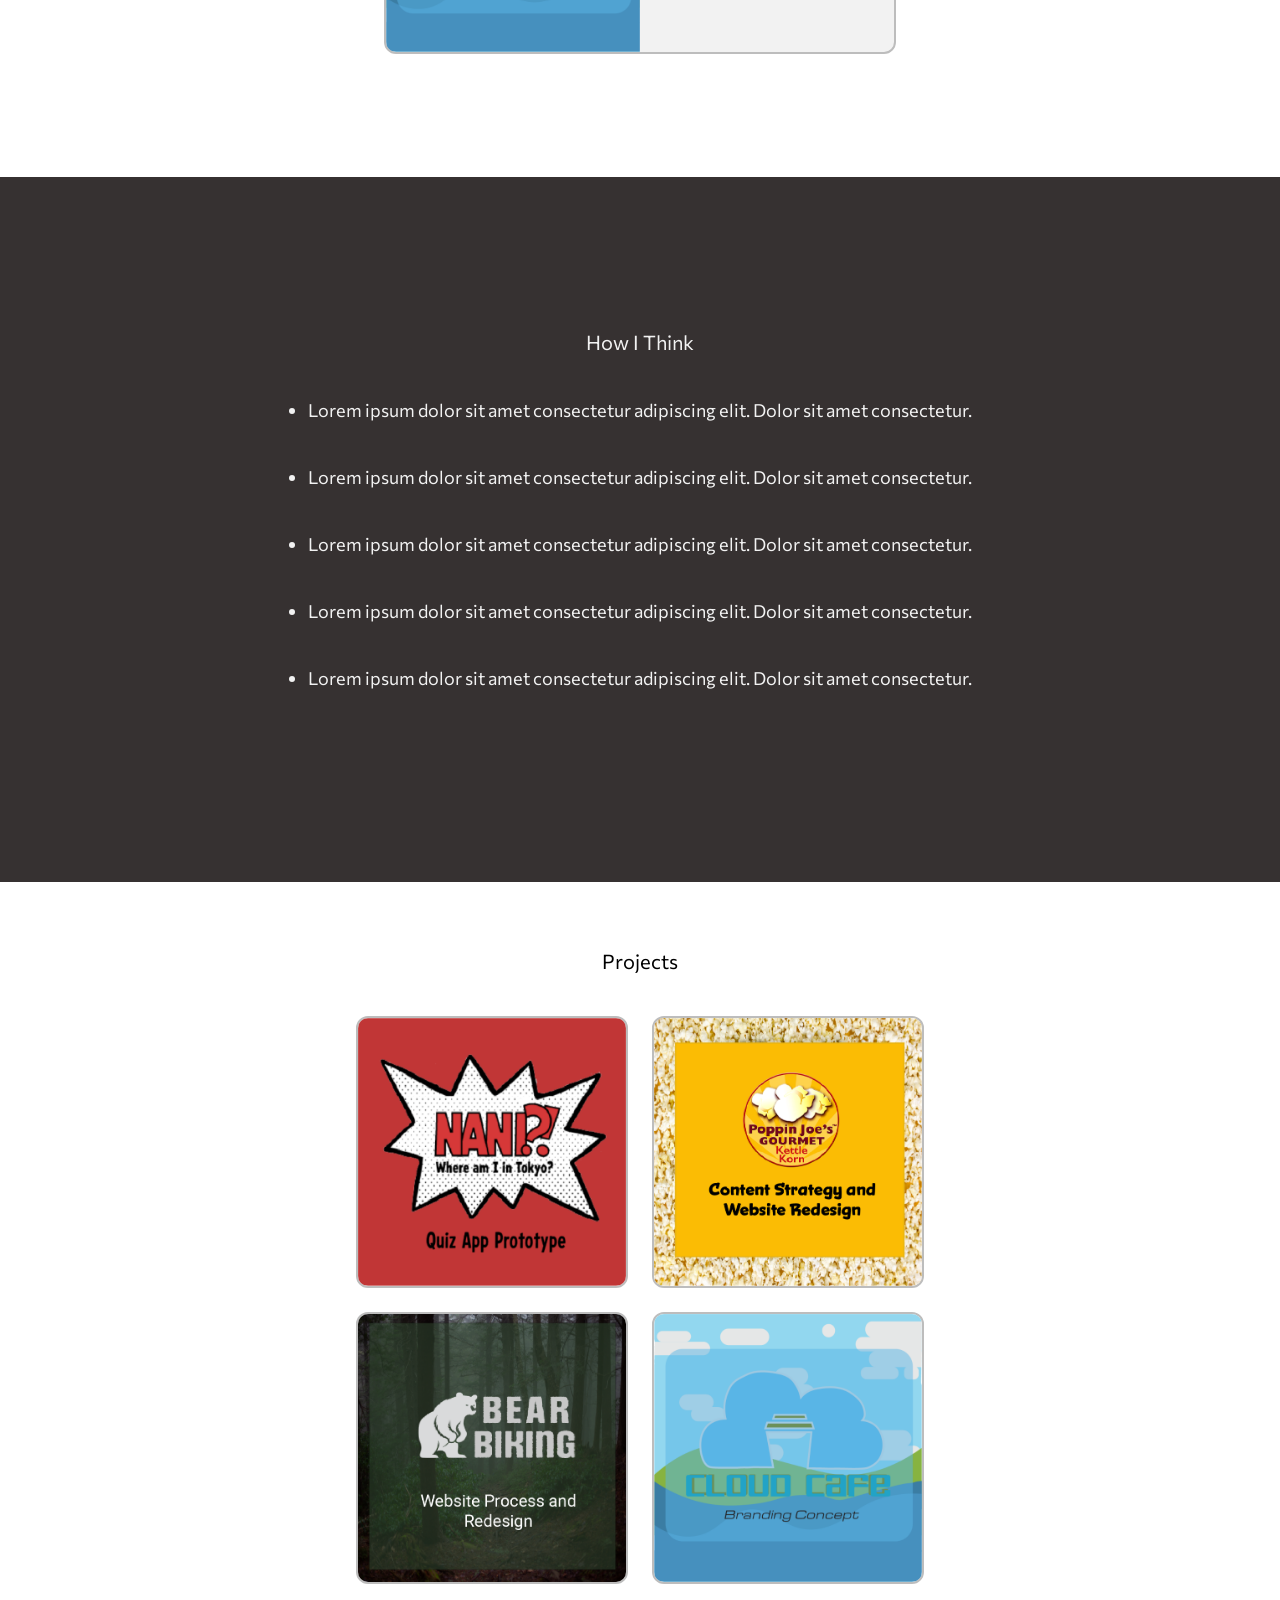
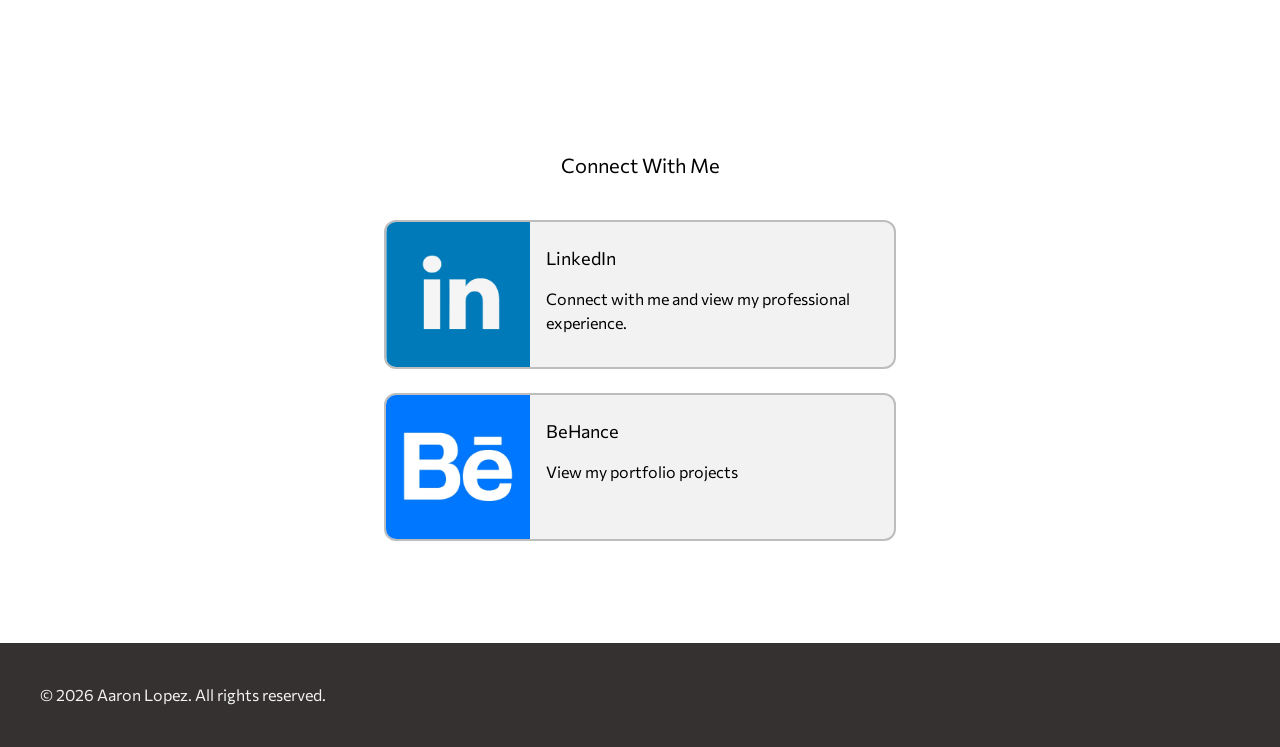
==== commit 2315fc7b: "added aria label for nav" ====
--- a/index.html
+++ b/index.html
@@ -19,7 +19,7 @@
         Aaron Lopez
     </a>
 
-    <nav>
+    <nav aria-label="Main navigation">
         <ul class="nav-list">
             <li><a href="projects.html">Projects</a></li>
             <li><a href="about.html">About Me</a></li>
